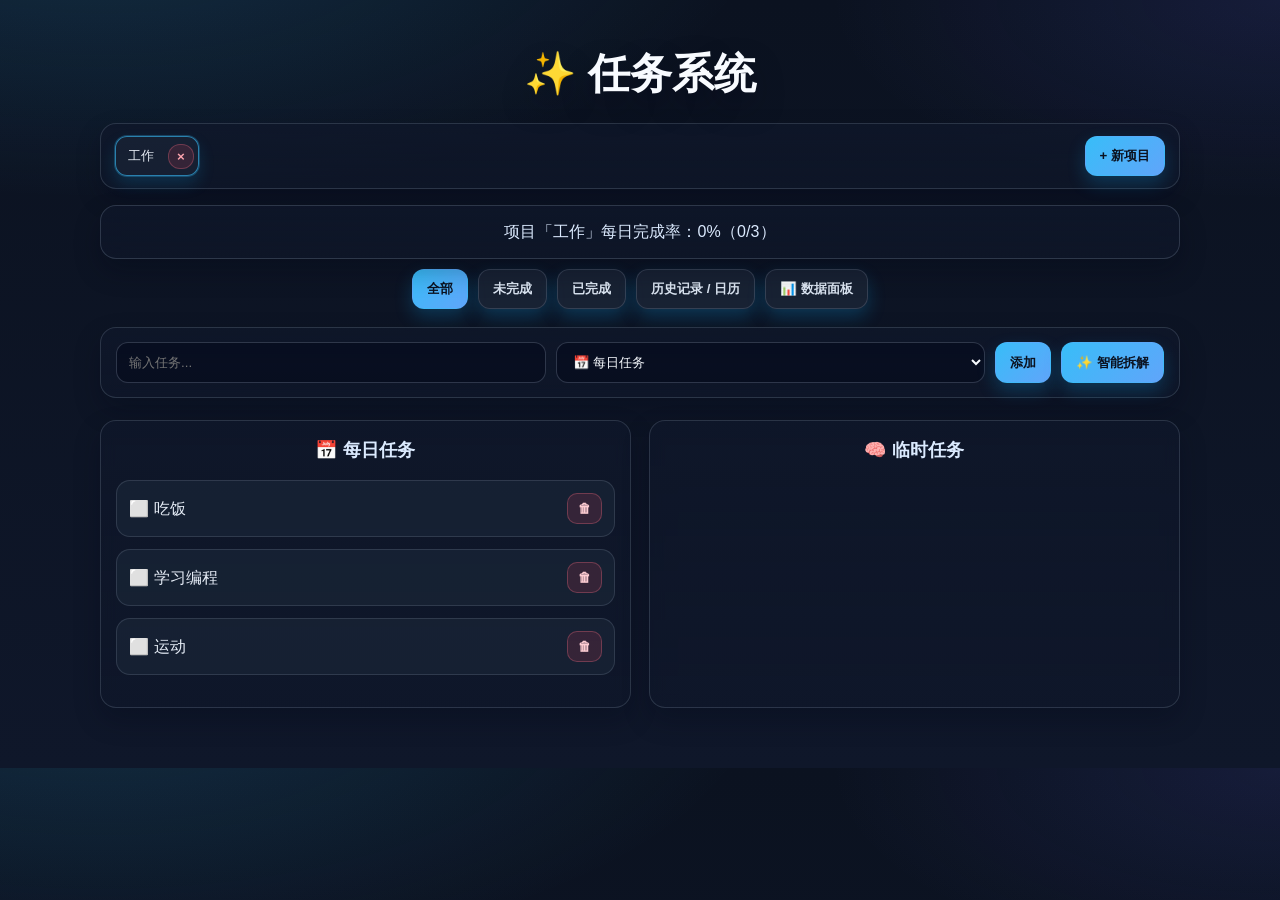
==== index.html @ 02001d9f "Initial commit - LifeOS product-level release" ====
<!DOCTYPE html>
<html lang="zh">
<head>
  <meta charset="UTF-8">
  <title>高级任务系统</title>
  <link rel="stylesheet" href="style.css">
</head>
<body>

  <div class="container">
    <h1>✨ 任务系统</h1>
    <div id="project-bar" class="project-bar">
      <div id="project-list" class="project-list"></div>
      <button id="project-create-btn" onclick="createProject()">+ 新项目</button>
    </div>
    <div id="stats" style="margin:10px 0; text-align:center;"></div>
    <div id="filter-bar" class="filter-bar">
      <button id="filter-all" onclick="setFilter('all')">全部</button>
      <button id="filter-active" onclick="setFilter('active')">未完成</button>
      <button id="filter-completed" onclick="setFilter('completed')">已完成</button>
      <button id="history-toggle" onclick="toggleHistoryPanel()">历史记录 / 日历</button>
      <button id="dashboard-toggle" onclick="toggleDashboardPanel()">📊 数据面板</button>
    </div>

    <div class="input-area">
      <input type="text" id="todo-input" placeholder="输入任务...">

      <select id="category">
        <option value="daily">📅 每日任务</option>
        <option value="temp">🧠 临时任务</option>
      </select>

      <button onclick="addTodo()">添加</button>
      <button onclick="smartDecomposeTask()">✨ 智能拆解</button>
    </div>

    <div class="board">

      <div class="column">
        <h2>📅 每日任务</h2>
        <ul id="daily-list" class="list"></ul>
      </div>

      <div class="column">
        <h2>🧠 临时任务</h2>
        <ul id="temp-list" class="list"></ul>
      </div>

    </div>

    <div id="history-panel" class="history-panel hidden">
      <div class="history-layout">
        <div class="history-dates">
          <h3>历史日期</h3>
          <ul id="history-date-list"></ul>
        </div>
        <div class="history-detail">
          <h3 id="history-detail-title">请选择日期</h3>
          <div id="history-detail-content"></div>
        </div>
      </div>
    </div>

    <div id="dashboard-panel" class="dashboard-panel hidden">
      <div class="dashboard-grid">
        <div class="dashboard-card">
          <h3>今日完成率</h3>
          <div id="dashboard-rate" class="dashboard-value">0%</div>
          <div id="dashboard-rate-detail" class="dashboard-subtext">0/0</div>
        </div>
        <div class="dashboard-card">
          <h3>今日任务数量</h3>
          <div id="dashboard-count-total" class="dashboard-value">0</div>
          <div id="dashboard-count-detail" class="dashboard-subtext">已完成 0 · 未完成 0</div>
        </div>
        <div class="dashboard-card">
          <h3>连续完成天数</h3>
          <div id="dashboard-streak" class="dashboard-value">0 天</div>
          <div class="dashboard-subtext">基于历史记录自动计算</div>
        </div>
        <div class="dashboard-card dashboard-wide">
          <h3>最近 7 天完成情况</h3>
          <ul id="dashboard-last7" class="dashboard-list"></ul>
        </div>
      </div>
    </div>

  </div>

  <script src="script.js"></script>
</body>
</html>
---- style.css ----
body {
  margin: 0;
  font-family: -apple-system, BlinkMacSystemFont, "SF Pro Text", "Segoe UI",
    "PingFang SC", "Hiragino Sans GB", "Microsoft YaHei", sans-serif;
  background:
    radial-gradient(1200px 500px at 8% -10%, rgba(56, 189, 248, 0.16), transparent 55%),
    radial-gradient(900px 400px at 100% 0%, rgba(99, 102, 241, 0.12), transparent 50%),
    linear-gradient(180deg, #0b1220 0%, #0f172a 100%);
  color: #dbe5f2;
  display: flex;
  justify-content: center;
  padding: 42px 22px 60px;
  line-height: 1.5;
  letter-spacing: 0.1px;
}

/* 主容器 */
.container {
  width: min(1080px, 100%);
}

/* 标题 */
h1 {
  text-align: center;
  font-weight: 700;
  letter-spacing: 0.2px;
  margin: 0 0 18px;
  font-size: clamp(30px, 4vw, 42px);
  color: #f8fbff;
  text-shadow: 0 14px 30px rgba(2, 6, 23, 0.35);
}

/* 统计卡片 */
#stats {
  text-align: center;
  margin-bottom: 18px;
  padding: 14px 16px;
  background: linear-gradient(180deg, rgba(15, 23, 42, 0.78), rgba(15, 23, 42, 0.62));
  border: 1px solid rgba(148, 163, 184, 0.24);
  border-radius: 16px;
  backdrop-filter: blur(8px);
  box-shadow: 0 12px 26px rgba(2, 6, 23, 0.28);
  font-weight: 500;
  color: #dbeafe;
}

.project-bar {
  display: flex;
  justify-content: space-between;
  align-items: center;
  gap: 10px;
  margin-bottom: 16px;
  padding: 12px 14px;
  border-radius: 16px;
  background: linear-gradient(180deg, rgba(15, 23, 42, 0.78), rgba(15, 23, 42, 0.62));
  border: 1px solid rgba(148, 163, 184, 0.22);
  box-shadow: 0 10px 24px rgba(2, 6, 23, 0.24);
}

.project-list {
  display: flex;
  flex-wrap: wrap;
  gap: 8px;
}

.project-item {
  display: flex;
  align-items: center;
  gap: 6px;
  padding: 4px;
  border-radius: 12px;
  background: rgba(30, 41, 59, 0.55);
  border: 1px solid rgba(148, 163, 184, 0.18);
  transition: all 0.24s ease;
}

.project-item:hover {
  transform: translateY(-1px);
  border-color: rgba(148, 163, 184, 0.35);
  background: rgba(30, 41, 59, 0.72);
}

.project-item.active {
  border-color: rgba(56, 189, 248, 0.62);
  box-shadow: 0 0 0 1px rgba(56, 189, 248, 0.25), 0 8px 16px rgba(14, 165, 233, 0.18);
}

.project-switch,
.project-remove {
  box-shadow: none;
  transform: none;
  filter: none;
}

.project-switch {
  background: transparent;
  color: #e2e8f0;
  border: none;
  padding: 6px 8px;
  font-weight: 500;
}

.project-remove {
  background: rgba(244, 63, 94, 0.14);
  color: #fda4af;
  border: 1px solid rgba(251, 113, 133, 0.3);
  padding: 4px 8px;
}

#project-create-btn {
  white-space: nowrap;
}

.filter-bar {
  display: flex;
  flex-wrap: wrap;
  justify-content: center;
  gap: 10px;
  margin-bottom: 18px;
}

.filter-bar button {
  background: rgba(30, 41, 59, 0.7);
  color: #dbe5f2;
  border: 1px solid rgba(148, 163, 184, 0.24);
}

.filter-bar button.active {
  background: linear-gradient(135deg, #38bdf8, #60a5fa);
  color: #0b1220;
  border-color: transparent;
}

.hidden {
  display: none;
}

.history-panel {
  margin-top: 20px;
  background: linear-gradient(180deg, rgba(15, 23, 42, 0.76), rgba(15, 23, 42, 0.62));
  border: 1px solid rgba(148, 163, 184, 0.2);
  border-radius: 16px;
  padding: 14px 16px;
  backdrop-filter: blur(8px);
  box-shadow: 0 12px 26px rgba(2, 6, 23, 0.24);
}

.dashboard-panel {
  margin-top: 20px;
  background: linear-gradient(180deg, rgba(15, 23, 42, 0.76), rgba(15, 23, 42, 0.62));
  border: 1px solid rgba(148, 163, 184, 0.2);
  border-radius: 16px;
  padding: 14px 16px;
  backdrop-filter: blur(8px);
  box-shadow: 0 12px 26px rgba(2, 6, 23, 0.24);
}

.dashboard-grid {
  display: grid;
  grid-template-columns: repeat(3, minmax(0, 1fr));
  gap: 12px;
}

.dashboard-card {
  background: rgba(30, 41, 59, 0.52);
  border: 1px solid rgba(148, 163, 184, 0.18);
  border-radius: 14px;
  padding: 13px;
  transition: all 0.24s ease;
}

.dashboard-card:hover {
  transform: translateY(-2px);
  background: rgba(30, 41, 59, 0.7);
  border-color: rgba(148, 163, 184, 0.32);
}

.dashboard-card h3 {
  margin: 0 0 8px 0;
  font-size: 14px;
  color: #cbd5e1;
  font-weight: 600;
}

.dashboard-value {
  font-size: 28px;
  font-weight: 700;
  color: #f8fbff;
}

.dashboard-subtext {
  margin-top: 4px;
  font-size: 13px;
  color: #94a3b8;
}

.dashboard-wide {
  grid-column: 1 / -1;
}

.dashboard-list {
  list-style: none;
  margin: 0;
  padding: 0;
}

.dashboard-list li {
  display: flex;
  justify-content: space-between;
  align-items: center;
  margin-top: 8px;
  padding: 8px 10px;
  border-radius: 10px;
  background: rgba(15, 23, 42, 0.56);
  border: 1px solid rgba(148, 163, 184, 0.2);
  font-size: 13px;
}

.history-layout {
  display: flex;
  gap: 12px;
}

.history-dates,
.history-detail {
  flex: 1;
  background: rgba(30, 41, 59, 0.5);
  border: 1px solid rgba(148, 163, 184, 0.2);
  border-radius: 14px;
  padding: 12px 13px;
}

.history-dates h3,
.history-detail h3 {
  margin: 0 0 10px 0;
  font-size: 14px;
  color: #cbd5e1;
  font-weight: 600;
}

#history-date-list {
  list-style: none;
  margin: 0;
  padding: 0;
}

#history-date-list li {
  margin-bottom: 8px;
}

#history-date-list button {
  width: 100%;
  text-align: left;
  background: rgba(15, 23, 42, 0.55);
  color: #e2e8f0;
  border: 1px solid rgba(148, 163, 184, 0.24);
}

#history-date-list button.active {
  background: linear-gradient(135deg, #38bdf8, #60a5fa);
  color: #0b1220;
  border-color: transparent;
}

#history-detail-content ul {
  list-style: none;
  margin: 8px 0;
  padding: 0;
}

#history-detail-content li {
  margin-bottom: 6px;
}

/* 输入区卡片 */
.input-area {
  display: flex;
  flex-wrap: wrap;
  gap: 10px;
  margin-bottom: 22px;
  background: linear-gradient(180deg, rgba(15, 23, 42, 0.8), rgba(15, 23, 42, 0.66));
  border: 1px solid rgba(148, 163, 184, 0.22);
  padding: 14px 15px;
  border-radius: 16px;
  backdrop-filter: blur(8px);
  box-shadow: 0 12px 26px rgba(2, 6, 23, 0.25);
}

input, select {
  padding: 11px 12px;
  border-radius: 12px;
  border: 1px solid rgba(148, 163, 184, 0.28);
  outline: none;
  flex: 1;
  min-width: 180px;
  background: rgba(2, 6, 23, 0.42);
  color: #f8fbff;
  transition: border-color 0.24s ease, box-shadow 0.24s ease, background 0.24s ease;
  font-weight: 500;
}

input:focus,
select:focus {
  border-color: rgba(96, 165, 250, 0.72);
  box-shadow: 0 0 0 3px rgba(59, 130, 246, 0.16);
  background: rgba(2, 6, 23, 0.58);
}

button {
  padding: 10px 14px;
  border-radius: 12px;
  border: 1px solid transparent;
  cursor: pointer;
  background: linear-gradient(135deg, #38bdf8, #60a5fa);
  color: #0b1220;
  font-weight: 600;
  transition: transform 0.22s ease, box-shadow 0.24s ease, filter 0.24s ease,
    background-color 0.2s ease;
  box-shadow: 0 8px 18px rgba(14, 165, 233, 0.24);
}

button:hover {
  transform: translateY(-1px) scale(1.02);
  filter: brightness(1.05);
  box-shadow: 0 12px 22px rgba(14, 165, 233, 0.32);
}

button:active {
  transform: translateY(0) scale(0.99);
  box-shadow: 0 4px 10px rgba(14, 165, 233, 0.2);
}

/* 双栏布局 */
.board {
  display: flex;
  gap: 18px;
}

/* 每一列 */
.column {
  flex: 1;
  background: linear-gradient(180deg, rgba(15, 23, 42, 0.78), rgba(15, 23, 42, 0.62));
  border: 1px solid rgba(148, 163, 184, 0.22);
  padding: 16px 15px;
  border-radius: 16px;
  backdrop-filter: blur(8px);
  box-shadow: 0 12px 26px rgba(2, 6, 23, 0.26);
  transition: transform 0.24s ease, box-shadow 0.24s ease;
}

.column:hover {
  transform: translateY(-2px);
  box-shadow: 0 16px 28px rgba(2, 6, 23, 0.3);
}

/* 列标题 */
.column h2 {
  text-align: center;
  font-size: 18px;
  font-weight: 700;
  margin: 0 0 14px;
  color: #dbeafe;
  letter-spacing: 0.2px;
}

/* 列表 */
.list {
  list-style: none;
  padding: 0;
}

/* 任务卡片 */
.item {
  display: flex;
  justify-content: space-between;
  align-items: center;
  gap: 10px;
  padding: 12px 12px;
  margin-top: 12px;
  border-radius: 14px;
  background: rgba(30, 41, 59, 0.56);
  border: 1px solid rgba(148, 163, 184, 0.2);
  cursor: grab;
  transition: transform 0.24s ease, background-color 0.24s ease,
    border-color 0.24s ease, opacity 0.24s ease, box-shadow 0.24s ease;
  animation: itemFadeIn 0.28s ease;
}

/* hover效果 */
.item:hover {
  transform: translateY(-2px) scale(1.004);
  background: rgba(30, 41, 59, 0.8);
  border-color: rgba(125, 211, 252, 0.3);
  box-shadow: 0 10px 18px rgba(2, 6, 23, 0.2);
}

.item span {
  flex: 1;
  color: #e6edf7;
  transition: color 0.24s ease;
  font-weight: 500;
}

.item:hover span {
  color: #f8fafc;
}

.ai-subtask {
  margin-left: 10px;
  border-left: 2px solid rgba(125, 211, 252, 0.4);
}

.priority-badge {
  display: inline-block;
  margin-left: 8px;
  padding: 2px 8px;
  border-radius: 999px;
  font-size: 11px;
  font-weight: 600;
  line-height: 1.6;
  vertical-align: middle;
}

.priority-high {
  background: rgba(248, 113, 113, 0.16);
  color: #fecaca;
  border: 1px solid rgba(248, 113, 113, 0.28);
}

.priority-medium {
  background: rgba(250, 204, 21, 0.14);
  color: #fde68a;
  border: 1px solid rgba(250, 204, 21, 0.24);
}

.priority-low {
  background: rgba(148, 163, 184, 0.16);
  color: #cbd5e1;
  border: 1px solid rgba(148, 163, 184, 0.24);
}

/* 完成状态 */
.done {
  opacity: 0.58;
  text-decoration: line-through;
  text-decoration-color: rgba(148, 163, 184, 0.72);
  text-decoration-thickness: 1.5px;
}

/* 删除按钮 */
.item button {
  background: rgba(244, 63, 94, 0.14);
  color: #fecdd3;
  border: 1px solid rgba(251, 113, 133, 0.3);
  box-shadow: none;
  font-size: 13px;
  padding: 7px 10px;
  border-radius: 10px;
}

.item button:hover {
  background: rgba(244, 63, 94, 0.22);
  color: #ffe4e6;
  transform: translateY(-1px) scale(1.03);
  box-shadow: none;
}

@keyframes itemFadeIn {
  from {
    opacity: 0;
    transform: translateY(6px);
  }
  to {
    opacity: 1;
    transform: translateY(0);
  }
}

@media (max-width: 900px) {
  .project-bar {
    flex-direction: column;
    align-items: stretch;
  }

  .board {
    flex-direction: column;
  }

  .history-layout {
    flex-direction: column;
  }

  .dashboard-grid {
    grid-template-columns: 1fr;
  }
}
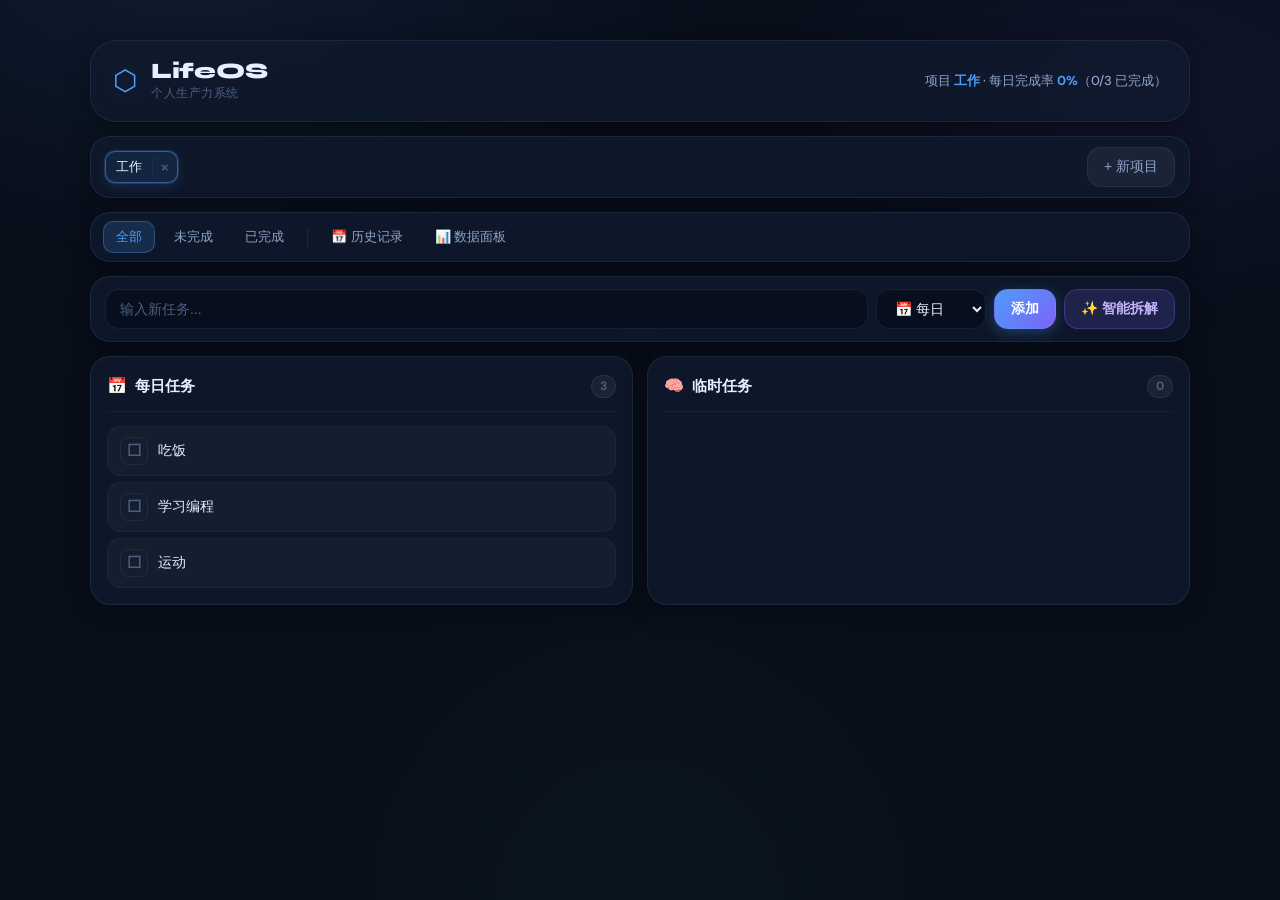
==== commit 3f6a98ee: "UI全面升级：新增柱状图、进度条、字体优化、现代事件绑定" ====
--- a/index.html
+++ b/index.html
@@ -2,85 +2,119 @@
 <html lang="zh">
 <head>
   <meta charset="UTF-8">
-  <title>高级任务系统</title>
+  <meta name="viewport" content="width=device-width, initial-scale=1, viewport-fit=cover">
+  <title>LifeOS · 个人生产力系统</title>
+  <link rel="icon" href="data:image/svg+xml,<svg xmlns='http://www.w3.org/2000/svg'><text y='32' font-size='32'>✨</text></svg>">
+  <link rel="preconnect" href="https://fonts.googleapis.com">
+  <link rel="preconnect" href="https://fonts.gstatic.com" crossorigin>
+  <link href="https://fonts.googleapis.com/css2?family=Syne:wght@400;600;700;800&family=DM+Sans:wght@400;500;600&display=swap" rel="stylesheet">
   <link rel="stylesheet" href="style.css">
 </head>
 <body>
 
   <div class="container">
-    <h1>✨ 任务系统</h1>
+    <header class="app-header">
+      <div class="header-left">
+        <div class="logo-mark">⬡</div>
+        <div class="header-titles">
+          <h1>LifeOS</h1>
+          <p class="header-sub">个人生产力系统</p>
+        </div>
+      </div>
+      <div id="stats" class="stats-inline"></div>
+    </header>
+
     <div id="project-bar" class="project-bar">
       <div id="project-list" class="project-list"></div>
-      <button id="project-create-btn" onclick="createProject()">+ 新项目</button>
+      <button id="project-create-btn" class="btn-ghost" id="btn-new-project">+ 新项目</button>
     </div>
-    <div id="stats" style="margin:10px 0; text-align:center;"></div>
+
     <div id="filter-bar" class="filter-bar">
-      <button id="filter-all" onclick="setFilter('all')">全部</button>
-      <button id="filter-active" onclick="setFilter('active')">未完成</button>
-      <button id="filter-completed" onclick="setFilter('completed')">已完成</button>
-      <button id="history-toggle" onclick="toggleHistoryPanel()">历史记录 / 日历</button>
-      <button id="dashboard-toggle" onclick="toggleDashboardPanel()">📊 数据面板</button>
+      <button id="filter-all" class="filter-btn">全部</button>
+      <button id="filter-active" class="filter-btn">未完成</button>
+      <button id="filter-completed" class="filter-btn">已完成</button>
+      <div class="filter-divider"></div>
+      <button id="history-toggle" class="filter-btn icon-btn">📅 历史记录</button>
+      <button id="dashboard-toggle" class="filter-btn icon-btn">📊 数据面板</button>
     </div>
 
     <div class="input-area">
-      <input type="text" id="todo-input" placeholder="输入任务...">
-
+      <input type="text" id="todo-input" placeholder="输入新任务...">
       <select id="category">
-        <option value="daily">📅 每日任务</option>
-        <option value="temp">🧠 临时任务</option>
+        <option value="daily">📅 每日</option>
+        <option value="temp">🧠 临时</option>
       </select>
-
-      <button onclick="addTodo()">添加</button>
-      <button onclick="smartDecomposeTask()">✨ 智能拆解</button>
+      <button id="btn-add">添加</button>
+      <button id="btn-decompose" class="btn-secondary">✨ 智能拆解</button>
     </div>
 
     <div class="board">
-
       <div class="column">
-        <h2>📅 每日任务</h2>
+        <div class="column-header">
+          <span class="column-icon">📅</span>
+          <h2>每日任务</h2>
+          <span class="column-count" id="daily-count">0</span>
+        </div>
         <ul id="daily-list" class="list"></ul>
       </div>
 
       <div class="column">
-        <h2>🧠 临时任务</h2>
+        <div class="column-header">
+          <span class="column-icon">🧠</span>
+          <h2>临时任务</h2>
+          <span class="column-count" id="temp-count">0</span>
+        </div>
         <ul id="temp-list" class="list"></ul>
       </div>
-
     </div>
 
-    <div id="history-panel" class="history-panel hidden">
+    <div id="history-panel" class="panel hidden">
+      <div class="panel-header">
+        <h3 class="panel-title">📅 历史记录</h3>
+      </div>
       <div class="history-layout">
         <div class="history-dates">
-          <h3>历史日期</h3>
+          <p class="section-label">历史日期</p>
           <ul id="history-date-list"></ul>
         </div>
         <div class="history-detail">
-          <h3 id="history-detail-title">请选择日期</h3>
+          <p class="section-label" id="history-detail-title">请选择日期</p>
           <div id="history-detail-content"></div>
         </div>
       </div>
     </div>
 
-    <div id="dashboard-panel" class="dashboard-panel hidden">
+    <div id="dashboard-panel" class="panel hidden">
+      <div class="panel-header">
+        <h3 class="panel-title">📊 数据面板</h3>
+      </div>
       <div class="dashboard-grid">
-        <div class="dashboard-card">
-          <h3>今日完成率</h3>
+        <div class="dashboard-card card-highlight">
+          <p class="card-label">今日完成率</p>
           <div id="dashboard-rate" class="dashboard-value">0%</div>
-          <div id="dashboard-rate-detail" class="dashboard-subtext">0/0</div>
+          <div id="dashboard-rate-detail" class="dashboard-subtext">0/0 任务</div>
+          <div class="progress-bar-wrap">
+            <div class="progress-bar-track">
+              <div id="progress-bar-fill" class="progress-bar-fill" style="width:0%"></div>
+            </div>
+          </div>
         </div>
         <div class="dashboard-card">
-          <h3>今日任务数量</h3>
+          <p class="card-label">今日任务总数</p>
           <div id="dashboard-count-total" class="dashboard-value">0</div>
           <div id="dashboard-count-detail" class="dashboard-subtext">已完成 0 · 未完成 0</div>
         </div>
         <div class="dashboard-card">
-          <h3>连续完成天数</h3>
+          <p class="card-label">连续完成天数</p>
           <div id="dashboard-streak" class="dashboard-value">0 天</div>
-          <div class="dashboard-subtext">基于历史记录自动计算</div>
+          <div class="dashboard-subtext">基于历史自动计算</div>
         </div>
         <div class="dashboard-card dashboard-wide">
-          <h3>最近 7 天完成情况</h3>
-          <ul id="dashboard-last7" class="dashboard-list"></ul>
+          <p class="card-label">最近 7 天完成情况</p>
+          <div class="chart-wrap">
+            <div id="dashboard-chart" class="bar-chart"></div>
+            <div id="dashboard-chart-labels" class="bar-labels"></div>
+          </div>
         </div>
       </div>
     </div>
@@ -89,4 +123,4 @@
 
   <script src="script.js"></script>
 </body>
-</html>+</html>
--- a/style.css
+++ b/style.css
@@ -1,496 +1,358 @@
+/* ============================================
+   LifeOS · style.css
+   ============================================ */
+
+:root {
+  --bg-base:        #080e1a;
+  --bg-card:        rgba(16, 26, 46, 0.82);
+  --bg-input:       rgba(6, 12, 26, 0.7);
+  --border:         rgba(99, 140, 200, 0.14);
+  --border-active:  rgba(99, 180, 255, 0.45);
+  --border-subtle:  rgba(99, 140, 200, 0.08);
+  --accent:         #4f9cf9;
+  --accent-2:       #7b63f9;
+  --accent-glow:    rgba(79, 156, 249, 0.22);
+  --text-primary:   #e8f0ff;
+  --text-secondary: #8da4c8;
+  --text-muted:     #4a6080;
+  --success:        #34d399;
+  --danger:         #f87171;
+  --radius-sm:      10px;
+  --radius-md:      14px;
+  --radius-lg:      20px;
+  --radius-xl:      26px;
+  --shadow-card:    0 4px 24px rgba(0,0,0,0.35), 0 1px 2px rgba(0,0,0,0.2);
+  --shadow-float:   0 16px 48px rgba(0,0,0,0.5), 0 2px 8px rgba(0,0,0,0.3);
+  --transition:     0.22s cubic-bezier(0.4, 0, 0.2, 1);
+}
+
+*, *::before, *::after { box-sizing: border-box; margin: 0; padding: 0; }
+
 body {
-  margin: 0;
-  font-family: -apple-system, BlinkMacSystemFont, "SF Pro Text", "Segoe UI",
-    "PingFang SC", "Hiragino Sans GB", "Microsoft YaHei", sans-serif;
-  background:
-    radial-gradient(1200px 500px at 8% -10%, rgba(56, 189, 248, 0.16), transparent 55%),
-    radial-gradient(900px 400px at 100% 0%, rgba(99, 102, 241, 0.12), transparent 50%),
-    linear-gradient(180deg, #0b1220 0%, #0f172a 100%);
-  color: #dbe5f2;
+  font-family: 'DM Sans', -apple-system, 'PingFang SC', 'Microsoft YaHei', sans-serif;
+  background-color: var(--bg-base);
+  background-image:
+    radial-gradient(ellipse 900px 500px at 15% -5%, rgba(79,156,249,0.09), transparent 60%),
+    radial-gradient(ellipse 700px 400px at 90% 10%, rgba(123,99,249,0.08), transparent 55%),
+    radial-gradient(ellipse 600px 600px at 50% 100%, rgba(52,211,153,0.04), transparent 60%);
+  color: var(--text-primary);
   display: flex;
   justify-content: center;
-  padding: 42px 22px 60px;
-  line-height: 1.5;
-  letter-spacing: 0.1px;
-}
-
-/* 主容器 */
+  padding: 40px 20px 72px;
+  line-height: 1.6;
+  min-height: 100dvh;
+}
+
 .container {
-  width: min(1080px, 100%);
-}
-
-/* 标题 */
-h1 {
-  text-align: center;
-  font-weight: 700;
-  letter-spacing: 0.2px;
-  margin: 0 0 18px;
-  font-size: clamp(30px, 4vw, 42px);
-  color: #f8fbff;
-  text-shadow: 0 14px 30px rgba(2, 6, 23, 0.35);
-}
-
-/* 统计卡片 */
-#stats {
-  text-align: center;
-  margin-bottom: 18px;
-  padding: 14px 16px;
-  background: linear-gradient(180deg, rgba(15, 23, 42, 0.78), rgba(15, 23, 42, 0.62));
-  border: 1px solid rgba(148, 163, 184, 0.24);
-  border-radius: 16px;
-  backdrop-filter: blur(8px);
-  box-shadow: 0 12px 26px rgba(2, 6, 23, 0.28);
-  font-weight: 500;
-  color: #dbeafe;
-}
-
-.project-bar {
+  width: min(1100px, 100%);
   display: flex;
-  justify-content: space-between;
-  align-items: center;
-  gap: 10px;
-  margin-bottom: 16px;
-  padding: 12px 14px;
-  border-radius: 16px;
-  background: linear-gradient(180deg, rgba(15, 23, 42, 0.78), rgba(15, 23, 42, 0.62));
-  border: 1px solid rgba(148, 163, 184, 0.22);
-  box-shadow: 0 10px 24px rgba(2, 6, 23, 0.24);
-}
-
-.project-list {
-  display: flex;
-  flex-wrap: wrap;
-  gap: 8px;
-}
-
-.project-item {
+  flex-direction: column;
+  gap: 14px;
+}
+
+/* Header */
+.app-header {
   display: flex;
   align-items: center;
-  gap: 6px;
-  padding: 4px;
-  border-radius: 12px;
-  background: rgba(30, 41, 59, 0.55);
-  border: 1px solid rgba(148, 163, 184, 0.18);
-  transition: all 0.24s ease;
-}
-
-.project-item:hover {
-  transform: translateY(-1px);
-  border-color: rgba(148, 163, 184, 0.35);
-  background: rgba(30, 41, 59, 0.72);
-}
+  justify-content: space-between;
+  gap: 16px;
+  padding: 18px 22px;
+  background: var(--bg-card);
+  border: 1px solid var(--border);
+  border-radius: var(--radius-xl);
+  backdrop-filter: blur(12px);
+  box-shadow: var(--shadow-card);
+}
+
+.header-left { display: flex; align-items: center; gap: 14px; }
+
+.logo-mark {
+  font-size: 28px;
+  color: var(--accent);
+  filter: drop-shadow(0 0 10px var(--accent-glow));
+  line-height: 1;
+}
+
+.header-titles h1 {
+  font-family: 'Syne', sans-serif;
+  font-size: 22px;
+  font-weight: 800;
+  color: var(--text-primary);
+  letter-spacing: -0.3px;
+  line-height: 1.1;
+}
+
+.header-sub { font-size: 12px; color: var(--text-muted); letter-spacing: 0.5px; margin-top: 1px; }
+
+.stats-inline { font-size: 13px; font-weight: 500; color: var(--text-secondary); text-align: right; white-space: nowrap; }
+.stats-inline strong { color: var(--accent); font-weight: 700; }
+
+/* Project bar */
+.project-bar {
+  display: flex; align-items: center; gap: 8px; flex-wrap: wrap;
+  padding: 10px 14px;
+  background: var(--bg-card); border: 1px solid var(--border);
+  border-radius: var(--radius-lg); backdrop-filter: blur(10px);
+  box-shadow: var(--shadow-card);
+}
+
+.project-list { display: flex; flex-wrap: wrap; gap: 6px; flex: 1; }
+
+.project-item {
+  display: flex; align-items: center;
+  border-radius: var(--radius-sm);
+  background: rgba(255,255,255,0.04);
+  border: 1px solid var(--border);
+  transition: all var(--transition);
+  overflow: hidden;
+}
+
+.project-item:hover { border-color: var(--border-active); background: rgba(79,156,249,0.06); }
 
 .project-item.active {
-  border-color: rgba(56, 189, 248, 0.62);
-  box-shadow: 0 0 0 1px rgba(56, 189, 248, 0.25), 0 8px 16px rgba(14, 165, 233, 0.18);
-}
-
-.project-switch,
+  border-color: rgba(79,156,249,0.5);
+  background: rgba(79,156,249,0.1);
+  box-shadow: 0 0 0 1px rgba(79,156,249,0.2), 0 4px 12px rgba(79,156,249,0.12);
+}
+
+.project-switch {
+  background: transparent; color: var(--text-primary); border: none;
+  padding: 6px 10px; font-size: 13px; font-weight: 500; cursor: pointer;
+  font-family: inherit; box-shadow: none; min-height: unset; border-radius: 0; transform: none;
+}
+.project-switch:hover { transform: none; filter: none; box-shadow: none; background: transparent; }
+
 .project-remove {
-  box-shadow: none;
-  transform: none;
-  filter: none;
-}
-
-.project-switch {
-  background: transparent;
-  color: #e2e8f0;
-  border: none;
-  padding: 6px 8px;
-  font-weight: 500;
-}
-
-.project-remove {
-  background: rgba(244, 63, 94, 0.14);
-  color: #fda4af;
-  border: 1px solid rgba(251, 113, 133, 0.3);
-  padding: 4px 8px;
-}
-
-#project-create-btn {
-  white-space: nowrap;
-}
-
+  background: transparent; color: var(--text-muted); border: none;
+  border-left: 1px solid var(--border-subtle); padding: 5px 8px;
+  font-size: 13px; cursor: pointer; line-height: 1;
+  box-shadow: none; min-height: unset; border-radius: 0; transform: none;
+  transition: color var(--transition), background var(--transition);
+}
+.project-remove:hover { background: rgba(248,113,113,0.12); color: var(--danger); transform: none; filter: none; box-shadow: none; }
+
+/* Buttons */
+button {
+  font-family: 'DM Sans', inherit; padding: 9px 16px; border-radius: var(--radius-md);
+  border: 1px solid transparent; cursor: pointer; font-size: 14px; font-weight: 600;
+  background: linear-gradient(135deg, var(--accent), var(--accent-2)); color: #fff;
+  transition: transform var(--transition), box-shadow var(--transition), filter var(--transition);
+  box-shadow: 0 4px 14px rgba(79,156,249,0.28); min-height: 40px; white-space: nowrap;
+}
+button:hover { transform: translateY(-1px) scale(1.01); filter: brightness(1.08); box-shadow: 0 8px 20px rgba(79,156,249,0.36); }
+button:active { transform: translateY(0) scale(0.99); box-shadow: 0 2px 8px rgba(79,156,249,0.2); }
+
+.btn-secondary { background: rgba(123,99,249,0.16); color: #c4b5fd; border-color: rgba(123,99,249,0.3); box-shadow: none; }
+.btn-secondary:hover { background: rgba(123,99,249,0.24); box-shadow: 0 4px 14px rgba(123,99,249,0.2); }
+
+.btn-ghost { background: rgba(255,255,255,0.05); color: var(--text-secondary); border-color: var(--border); box-shadow: none; font-weight: 500; }
+.btn-ghost:hover { background: rgba(79,156,249,0.1); color: var(--accent); border-color: var(--border-active); box-shadow: none; }
+
+/* Filter bar */
 .filter-bar {
-  display: flex;
-  flex-wrap: wrap;
-  justify-content: center;
-  gap: 10px;
-  margin-bottom: 18px;
-}
-
-.filter-bar button {
-  background: rgba(30, 41, 59, 0.7);
-  color: #dbe5f2;
-  border: 1px solid rgba(148, 163, 184, 0.24);
-}
-
-.filter-bar button.active {
-  background: linear-gradient(135deg, #38bdf8, #60a5fa);
-  color: #0b1220;
-  border-color: transparent;
-}
-
-.hidden {
-  display: none;
-}
-
-.history-panel {
-  margin-top: 20px;
-  background: linear-gradient(180deg, rgba(15, 23, 42, 0.76), rgba(15, 23, 42, 0.62));
-  border: 1px solid rgba(148, 163, 184, 0.2);
-  border-radius: 16px;
-  padding: 14px 16px;
-  backdrop-filter: blur(8px);
-  box-shadow: 0 12px 26px rgba(2, 6, 23, 0.24);
-}
-
-.dashboard-panel {
-  margin-top: 20px;
-  background: linear-gradient(180deg, rgba(15, 23, 42, 0.76), rgba(15, 23, 42, 0.62));
-  border: 1px solid rgba(148, 163, 184, 0.2);
-  border-radius: 16px;
-  padding: 14px 16px;
-  backdrop-filter: blur(8px);
-  box-shadow: 0 12px 26px rgba(2, 6, 23, 0.24);
-}
-
-.dashboard-grid {
-  display: grid;
-  grid-template-columns: repeat(3, minmax(0, 1fr));
-  gap: 12px;
-}
-
-.dashboard-card {
-  background: rgba(30, 41, 59, 0.52);
-  border: 1px solid rgba(148, 163, 184, 0.18);
-  border-radius: 14px;
-  padding: 13px;
-  transition: all 0.24s ease;
-}
-
-.dashboard-card:hover {
-  transform: translateY(-2px);
-  background: rgba(30, 41, 59, 0.7);
-  border-color: rgba(148, 163, 184, 0.32);
-}
-
-.dashboard-card h3 {
-  margin: 0 0 8px 0;
-  font-size: 14px;
-  color: #cbd5e1;
-  font-weight: 600;
-}
-
-.dashboard-value {
-  font-size: 28px;
-  font-weight: 700;
-  color: #f8fbff;
-}
-
-.dashboard-subtext {
-  margin-top: 4px;
-  font-size: 13px;
-  color: #94a3b8;
-}
-
-.dashboard-wide {
-  grid-column: 1 / -1;
-}
-
-.dashboard-list {
-  list-style: none;
-  margin: 0;
-  padding: 0;
-}
-
-.dashboard-list li {
-  display: flex;
-  justify-content: space-between;
-  align-items: center;
-  margin-top: 8px;
-  padding: 8px 10px;
-  border-radius: 10px;
-  background: rgba(15, 23, 42, 0.56);
-  border: 1px solid rgba(148, 163, 184, 0.2);
-  font-size: 13px;
-}
-
-.history-layout {
-  display: flex;
-  gap: 12px;
-}
-
-.history-dates,
-.history-detail {
-  flex: 1;
-  background: rgba(30, 41, 59, 0.5);
-  border: 1px solid rgba(148, 163, 184, 0.2);
-  border-radius: 14px;
-  padding: 12px 13px;
-}
-
-.history-dates h3,
-.history-detail h3 {
-  margin: 0 0 10px 0;
-  font-size: 14px;
-  color: #cbd5e1;
-  font-weight: 600;
-}
-
-#history-date-list {
-  list-style: none;
-  margin: 0;
-  padding: 0;
-}
-
-#history-date-list li {
-  margin-bottom: 8px;
-}
-
-#history-date-list button {
-  width: 100%;
-  text-align: left;
-  background: rgba(15, 23, 42, 0.55);
-  color: #e2e8f0;
-  border: 1px solid rgba(148, 163, 184, 0.24);
-}
-
-#history-date-list button.active {
-  background: linear-gradient(135deg, #38bdf8, #60a5fa);
-  color: #0b1220;
-  border-color: transparent;
-}
-
-#history-detail-content ul {
-  list-style: none;
-  margin: 8px 0;
-  padding: 0;
-}
-
-#history-detail-content li {
-  margin-bottom: 6px;
-}
-
-/* 输入区卡片 */
+  display: flex; flex-wrap: wrap; align-items: center; gap: 6px;
+  padding: 8px 12px;
+  background: var(--bg-card); border: 1px solid var(--border);
+  border-radius: var(--radius-lg); backdrop-filter: blur(10px);
+  box-shadow: var(--shadow-card);
+}
+
+.filter-btn {
+  background: transparent; color: var(--text-secondary); border-color: transparent;
+  box-shadow: none; padding: 6px 12px; font-size: 13px; font-weight: 500;
+  min-height: 32px; border-radius: var(--radius-sm);
+}
+.filter-btn:hover { background: rgba(79,156,249,0.08); color: var(--text-primary); transform: none; filter: none; box-shadow: none; }
+.filter-btn.active { background: rgba(79,156,249,0.16); color: var(--accent); border-color: rgba(79,156,249,0.35); box-shadow: none; }
+
+.filter-divider { width: 1px; height: 20px; background: var(--border); margin: 0 4px; }
+
+/* Input area */
 .input-area {
-  display: flex;
-  flex-wrap: wrap;
-  gap: 10px;
-  margin-bottom: 22px;
-  background: linear-gradient(180deg, rgba(15, 23, 42, 0.8), rgba(15, 23, 42, 0.66));
-  border: 1px solid rgba(148, 163, 184, 0.22);
-  padding: 14px 15px;
-  border-radius: 16px;
-  backdrop-filter: blur(8px);
-  box-shadow: 0 12px 26px rgba(2, 6, 23, 0.25);
+  display: flex; flex-wrap: wrap; gap: 8px; padding: 12px 14px;
+  background: var(--bg-card); border: 1px solid var(--border);
+  border-radius: var(--radius-lg); backdrop-filter: blur(12px);
+  box-shadow: var(--shadow-card);
 }
 
 input, select {
-  padding: 11px 12px;
-  border-radius: 12px;
-  border: 1px solid rgba(148, 163, 184, 0.28);
-  outline: none;
-  flex: 1;
-  min-width: 180px;
-  background: rgba(2, 6, 23, 0.42);
-  color: #f8fbff;
-  transition: border-color 0.24s ease, box-shadow 0.24s ease, background 0.24s ease;
-  font-weight: 500;
-}
-
-input:focus,
-select:focus {
-  border-color: rgba(96, 165, 250, 0.72);
-  box-shadow: 0 0 0 3px rgba(59, 130, 246, 0.16);
-  background: rgba(2, 6, 23, 0.58);
-}
-
-button {
-  padding: 10px 14px;
-  border-radius: 12px;
-  border: 1px solid transparent;
-  cursor: pointer;
-  background: linear-gradient(135deg, #38bdf8, #60a5fa);
-  color: #0b1220;
-  font-weight: 600;
-  transition: transform 0.22s ease, box-shadow 0.24s ease, filter 0.24s ease,
-    background-color 0.2s ease;
-  box-shadow: 0 8px 18px rgba(14, 165, 233, 0.24);
-}
-
-button:hover {
-  transform: translateY(-1px) scale(1.02);
-  filter: brightness(1.05);
-  box-shadow: 0 12px 22px rgba(14, 165, 233, 0.32);
-}
-
-button:active {
-  transform: translateY(0) scale(0.99);
-  box-shadow: 0 4px 10px rgba(14, 165, 233, 0.2);
-}
-
-/* 双栏布局 */
-.board {
-  display: flex;
-  gap: 18px;
-}
-
-/* 每一列 */
+  padding: 10px 14px; border-radius: var(--radius-md); border: 1px solid var(--border);
+  outline: none; background: var(--bg-input); color: var(--text-primary);
+  font-family: 'DM Sans', inherit; font-size: 14px; font-weight: 500;
+  transition: border-color var(--transition), box-shadow var(--transition); min-height: 40px;
+}
+#todo-input { flex: 1; min-width: 160px; }
+#category { min-width: 110px; }
+input:focus, select:focus { border-color: var(--border-active); box-shadow: 0 0 0 3px rgba(79,156,249,0.12); }
+input::placeholder { color: var(--text-muted); }
+
+/* Board */
+.board { display: grid; grid-template-columns: 1fr 1fr; gap: 14px; }
+
 .column {
-  flex: 1;
-  background: linear-gradient(180deg, rgba(15, 23, 42, 0.78), rgba(15, 23, 42, 0.62));
-  border: 1px solid rgba(148, 163, 184, 0.22);
-  padding: 16px 15px;
-  border-radius: 16px;
-  backdrop-filter: blur(8px);
-  box-shadow: 0 12px 26px rgba(2, 6, 23, 0.26);
-  transition: transform 0.24s ease, box-shadow 0.24s ease;
-}
-
-.column:hover {
-  transform: translateY(-2px);
-  box-shadow: 0 16px 28px rgba(2, 6, 23, 0.3);
-}
-
-/* 列标题 */
-.column h2 {
-  text-align: center;
-  font-size: 18px;
-  font-weight: 700;
-  margin: 0 0 14px;
-  color: #dbeafe;
-  letter-spacing: 0.2px;
-}
-
-/* 列表 */
-.list {
-  list-style: none;
-  padding: 0;
-}
-
-/* 任务卡片 */
+  background: var(--bg-card); border: 1px solid var(--border);
+  padding: 16px; border-radius: var(--radius-lg);
+  backdrop-filter: blur(10px); box-shadow: var(--shadow-card);
+  transition: border-color var(--transition), box-shadow var(--transition);
+  min-height: 120px;
+}
+.column:hover { border-color: rgba(99,140,200,0.22); box-shadow: 0 8px 32px rgba(0,0,0,0.4); }
+
+.column-header {
+  display: flex; align-items: center; gap: 8px;
+  margin-bottom: 14px; padding-bottom: 12px;
+  border-bottom: 1px solid var(--border-subtle);
+}
+.column-icon { font-size: 16px; }
+.column-header h2 { font-family: 'Syne', sans-serif; font-size: 15px; font-weight: 700; color: var(--text-primary); flex: 1; }
+
+.column-count {
+  font-size: 12px; font-weight: 700; color: var(--text-muted);
+  background: rgba(255,255,255,0.05); border: 1px solid var(--border);
+  border-radius: 999px; padding: 1px 8px; min-width: 24px; text-align: center;
+}
+
+/* List */
+.list { list-style: none; display: flex; flex-direction: column; gap: 6px; }
+
+/* Task item */
 .item {
-  display: flex;
-  justify-content: space-between;
-  align-items: center;
-  gap: 10px;
-  padding: 12px 12px;
-  margin-top: 12px;
-  border-radius: 14px;
-  background: rgba(30, 41, 59, 0.56);
-  border: 1px solid rgba(148, 163, 184, 0.2);
+  display: flex; align-items: center; gap: 10px; padding: 10px 12px;
+  border-radius: var(--radius-md);
+  background: rgba(255,255,255,0.03); border: 1px solid var(--border-subtle);
   cursor: grab;
-  transition: transform 0.24s ease, background-color 0.24s ease,
-    border-color 0.24s ease, opacity 0.24s ease, box-shadow 0.24s ease;
-  animation: itemFadeIn 0.28s ease;
-}
-
-/* hover效果 */
-.item:hover {
-  transform: translateY(-2px) scale(1.004);
-  background: rgba(30, 41, 59, 0.8);
-  border-color: rgba(125, 211, 252, 0.3);
-  box-shadow: 0 10px 18px rgba(2, 6, 23, 0.2);
-}
-
-.item span {
-  flex: 1;
-  color: #e6edf7;
-  transition: color 0.24s ease;
-  font-weight: 500;
-}
-
-.item:hover span {
-  color: #f8fafc;
-}
-
-.ai-subtask {
-  margin-left: 10px;
-  border-left: 2px solid rgba(125, 211, 252, 0.4);
-}
-
-.priority-badge {
-  display: inline-block;
-  margin-left: 8px;
-  padding: 2px 8px;
-  border-radius: 999px;
-  font-size: 11px;
-  font-weight: 600;
-  line-height: 1.6;
-  vertical-align: middle;
-}
-
-.priority-high {
-  background: rgba(248, 113, 113, 0.16);
-  color: #fecaca;
-  border: 1px solid rgba(248, 113, 113, 0.28);
-}
-
-.priority-medium {
-  background: rgba(250, 204, 21, 0.14);
-  color: #fde68a;
-  border: 1px solid rgba(250, 204, 21, 0.24);
-}
-
-.priority-low {
-  background: rgba(148, 163, 184, 0.16);
-  color: #cbd5e1;
-  border: 1px solid rgba(148, 163, 184, 0.24);
-}
-
-/* 完成状态 */
-.done {
-  opacity: 0.58;
-  text-decoration: line-through;
-  text-decoration-color: rgba(148, 163, 184, 0.72);
-  text-decoration-thickness: 1.5px;
-}
-
-/* 删除按钮 */
-.item button {
-  background: rgba(244, 63, 94, 0.14);
-  color: #fecdd3;
-  border: 1px solid rgba(251, 113, 133, 0.3);
-  box-shadow: none;
-  font-size: 13px;
-  padding: 7px 10px;
-  border-radius: 10px;
-}
-
-.item button:hover {
-  background: rgba(244, 63, 94, 0.22);
-  color: #ffe4e6;
-  transform: translateY(-1px) scale(1.03);
-  box-shadow: none;
-}
-
-@keyframes itemFadeIn {
-  from {
-    opacity: 0;
-    transform: translateY(6px);
-  }
-  to {
-    opacity: 1;
-    transform: translateY(0);
-  }
-}
-
+  transition: transform var(--transition), background var(--transition), border-color var(--transition), box-shadow var(--transition), opacity var(--transition);
+  animation: itemFadeIn 0.26s ease both;
+  min-height: 48px; user-select: none; touch-action: pan-y;
+  position: relative; transform: translateX(var(--swipe-x, 0));
+}
+.item:hover { background: rgba(255,255,255,0.055); border-color: var(--border); transform: translateY(-1px); box-shadow: 0 4px 16px rgba(0,0,0,0.25); }
+
+.ai-subtask { border-left: 2px solid rgba(123,99,249,0.5); background: rgba(123,99,249,0.04); }
+
+.todo-text { flex: 1; color: var(--text-primary); font-size: 14px; font-weight: 500; line-height: 1.5; cursor: pointer; word-break: break-word; }
+.todo-text:hover { color: #fff; }
+
+/* Priority badges */
+.priority-badge { display: inline-block; margin-left: 7px; padding: 1px 7px; border-radius: 999px; font-size: 10px; font-weight: 700; letter-spacing: 0.3px; vertical-align: middle; text-transform: uppercase; }
+.priority-high { background: rgba(248,113,113,0.14); color: #fca5a5; border: 1px solid rgba(248,113,113,0.25); }
+.priority-medium { background: rgba(251,191,36,0.12); color: #fde68a; border: 1px solid rgba(251,191,36,0.22); }
+.priority-low { background: rgba(99,140,200,0.1); color: var(--text-secondary); border: 1px solid var(--border); }
+
+/* Done state */
+.done .todo-text { opacity: 0.42; text-decoration: line-through; text-decoration-color: rgba(99,140,200,0.5); text-decoration-thickness: 1.5px; }
+
+/* Task buttons */
+.todo-toggle {
+  background: transparent; color: var(--text-muted); border: 1.5px solid var(--border);
+  box-shadow: none; font-size: 16px; width: 28px; height: 28px; min-height: unset;
+  padding: 0; border-radius: 8px; display: inline-flex; align-items: center; justify-content: center;
+  transition: all var(--transition); flex-shrink: 0;
+}
+.todo-toggle:hover { border-color: var(--success); color: var(--success); background: rgba(52,211,153,0.08); transform: scale(1.05); box-shadow: none; filter: none; }
+.done .todo-toggle { background: rgba(52,211,153,0.12); color: var(--success); border-color: rgba(52,211,153,0.35); }
+
+.todo-delete {
+  background: transparent; color: var(--text-muted); border: 1px solid transparent;
+  box-shadow: none; font-size: 14px; width: 28px; height: 28px; min-height: unset;
+  padding: 0; border-radius: 8px; display: inline-flex; align-items: center; justify-content: center;
+  opacity: 0; transition: all var(--transition); flex-shrink: 0;
+}
+.item:hover .todo-delete { opacity: 1; }
+.todo-delete:hover { background: rgba(248,113,113,0.14); color: var(--danger); border-color: rgba(248,113,113,0.25); transform: scale(1.05); box-shadow: none; filter: none; }
+
+/* Panels */
+.panel {
+  background: var(--bg-card); border: 1px solid var(--border);
+  border-radius: var(--radius-lg); padding: 18px;
+  backdrop-filter: blur(12px); box-shadow: var(--shadow-card);
+  animation: panelSlide 0.26s ease both;
+}
+.panel-header { margin-bottom: 16px; padding-bottom: 12px; border-bottom: 1px solid var(--border-subtle); }
+.panel-title { font-family: 'Syne', sans-serif; font-size: 15px; font-weight: 700; color: var(--text-primary); }
+.section-label { font-size: 11px; font-weight: 700; letter-spacing: 0.8px; text-transform: uppercase; color: var(--text-muted); margin-bottom: 10px; }
+
+.hidden { display: none !important; }
+
+/* History panel */
+.history-layout { display: grid; grid-template-columns: 200px 1fr; gap: 14px; }
+.history-dates, .history-detail { background: rgba(255,255,255,0.02); border: 1px solid var(--border-subtle); border-radius: var(--radius-md); padding: 12px; }
+
+#history-date-list { list-style: none; display: flex; flex-direction: column; gap: 4px; }
+#history-date-list button { width: 100%; text-align: left; background: transparent; color: var(--text-secondary); border: 1px solid transparent; box-shadow: none; padding: 7px 10px; font-size: 13px; font-weight: 500; min-height: unset; border-radius: var(--radius-sm); }
+#history-date-list button:hover { background: rgba(79,156,249,0.08); color: var(--text-primary); transform: none; filter: none; box-shadow: none; }
+#history-date-list button.active { background: rgba(79,156,249,0.14); color: var(--accent); border-color: rgba(79,156,249,0.3); }
+#history-detail-content { font-size: 13px; color: var(--text-secondary); line-height: 1.8; }
+#history-detail-content ul { list-style: none; padding: 0; margin: 6px 0 12px; }
+#history-detail-content li { padding: 4px 0; display: flex; align-items: center; gap: 6px; }
+.history-section-title { font-size: 12px; font-weight: 700; text-transform: uppercase; letter-spacing: 0.6px; color: var(--text-muted); margin-top: 12px; margin-bottom: 4px; display: block; }
+
+/* Dashboard */
+.dashboard-grid { display: grid; grid-template-columns: repeat(3, 1fr); gap: 12px; }
+.dashboard-wide { grid-column: 1 / -1; }
+
+.dashboard-card { background: rgba(255,255,255,0.025); border: 1px solid var(--border-subtle); border-radius: var(--radius-md); padding: 16px; transition: all var(--transition); }
+.dashboard-card:hover { background: rgba(255,255,255,0.04); border-color: var(--border); }
+.card-highlight { background: rgba(79,156,249,0.06); border-color: rgba(79,156,249,0.2); }
+
+.card-label { font-size: 11px; font-weight: 700; letter-spacing: 0.6px; text-transform: uppercase; color: var(--text-muted); margin-bottom: 8px; }
+.dashboard-value { font-family: 'Syne', sans-serif; font-size: 32px; font-weight: 800; color: var(--text-primary); line-height: 1; margin-bottom: 6px; }
+.dashboard-subtext { font-size: 12px; color: var(--text-secondary); margin-bottom: 10px; }
+
+/* Progress bar */
+.progress-bar-wrap { margin-top: 12px; }
+.progress-bar-track { height: 6px; background: rgba(255,255,255,0.07); border-radius: 999px; overflow: hidden; }
+.progress-bar-fill { height: 100%; background: linear-gradient(90deg, var(--accent), var(--accent-2)); border-radius: 999px; transition: width 0.6s cubic-bezier(0.4,0,0.2,1); }
+
+/* Bar chart */
+.chart-wrap { margin-top: 4px; }
+.bar-chart { display: flex; align-items: flex-end; gap: 6px; height: 80px; }
+.bar-item { flex: 1; display: flex; flex-direction: column; align-items: center; justify-content: flex-end; height: 100%; gap: 4px; }
+.bar-fill { width: 100%; border-radius: 6px 6px 0 0; background: linear-gradient(180deg, var(--accent), rgba(79,156,249,0.35)); transition: height 0.5s cubic-bezier(0.4,0,0.2,1); min-height: 4px; }
+.bar-fill.today { background: linear-gradient(180deg, var(--success), rgba(52,211,153,0.35)); }
+.bar-fill.zero { background: rgba(255,255,255,0.06); }
+.bar-pct { font-size: 10px; font-weight: 700; color: var(--text-muted); white-space: nowrap; }
+.bar-labels { display: flex; gap: 6px; margin-top: 6px; }
+.bar-label { flex: 1; text-align: center; font-size: 10px; color: var(--text-muted); font-weight: 500; white-space: nowrap; overflow: hidden; text-overflow: ellipsis; }
+.bar-label.today { color: var(--success); font-weight: 700; }
+
+/* Drag states */
+.item.touch-dragging { opacity: 0.85; box-shadow: 0 12px 32px rgba(79,156,249,0.2); border-color: rgba(79,156,249,0.4); cursor: grabbing; }
+.item.swiping { transition: transform 0.1s ease, background var(--transition); }
+.item.swipe-to-delete { background: rgba(127,29,29,0.45); border-color: rgba(248,113,113,0.3); }
+.item.swipe-to-complete { background: rgba(20,83,45,0.45); border-color: rgba(52,211,153,0.3); }
+.item.swipe-out { transition: transform 0.14s ease, opacity 0.14s ease; transform: translateX(-120px) !important; opacity: 0; }
+.item.swipe-complete { transition: transform 0.14s ease, opacity 0.14s ease; transform: translateX(90px) !important; opacity: 0.7; }
+
+/* Animations */
+@keyframes itemFadeIn { from { opacity:0; transform: translateY(5px); } to { opacity:1; transform: translateY(0); } }
+@keyframes panelSlide { from { opacity:0; transform: translateY(8px); } to { opacity:1; transform: translateY(0); } }
+@keyframes checkPulse { 0%,100% { transform: scale(1); } 50% { transform: scale(1.18); } }
+.item.completing .todo-toggle { animation: checkPulse 0.18s ease; }
+
+/* Responsive */
 @media (max-width: 900px) {
-  .project-bar {
-    flex-direction: column;
-    align-items: stretch;
-  }
-
-  .board {
-    flex-direction: column;
-  }
-
-  .history-layout {
-    flex-direction: column;
-  }
-
-  .dashboard-grid {
-    grid-template-columns: 1fr;
-  }
-}+  .board { grid-template-columns: 1fr; }
+  .history-layout { grid-template-columns: 1fr; }
+  .dashboard-grid { grid-template-columns: 1fr 1fr; }
+}
+
+@media (max-width: 600px) {
+  body { padding: 12px 10px 200px; }
+  .app-header { flex-direction: column; align-items: flex-start; gap: 10px; padding: 14px 16px; }
+  .stats-inline { text-align: left; font-size: 12px; }
+  .board, .history-layout { grid-template-columns: 1fr; }
+  .dashboard-grid { grid-template-columns: 1fr; }
+  .filter-bar { gap: 5px; }
+  .filter-btn { flex: 1 1 calc(50% - 8px); min-width: 0; font-size: 12px; padding: 7px 8px; text-align: center; }
+  .filter-divider { display: none; }
+  .input-area { position: fixed; left: 8px; right: 8px; bottom: 8px; z-index: 50; margin: 0; padding: 12px; gap: 8px; background: rgba(10,18,34,0.95); border-radius: var(--radius-xl); box-shadow: var(--shadow-float); backdrop-filter: blur(20px); }
+  #todo-input { flex: 1 1 100%; }
+  #category, #btn-add, #btn-decompose { flex: 1 1 calc(50% - 4px); font-size: 13px; padding: 11px 8px; min-height: 44px; border-radius: var(--radius-md); }
+  .item { min-height: 56px; padding: 12px 12px; border-radius: var(--radius-md); }
+  .todo-toggle { width: 36px; height: 36px; border-radius: 10px; font-size: 17px; }
+  .todo-delete { width: 36px; height: 36px; opacity: 1; border-radius: 10px; font-size: 15px; }
+  .todo-text { font-size: 15px; }
+  .column { padding: 14px 12px; }
+  .project-bar { padding: 10px 12px; }
+}
